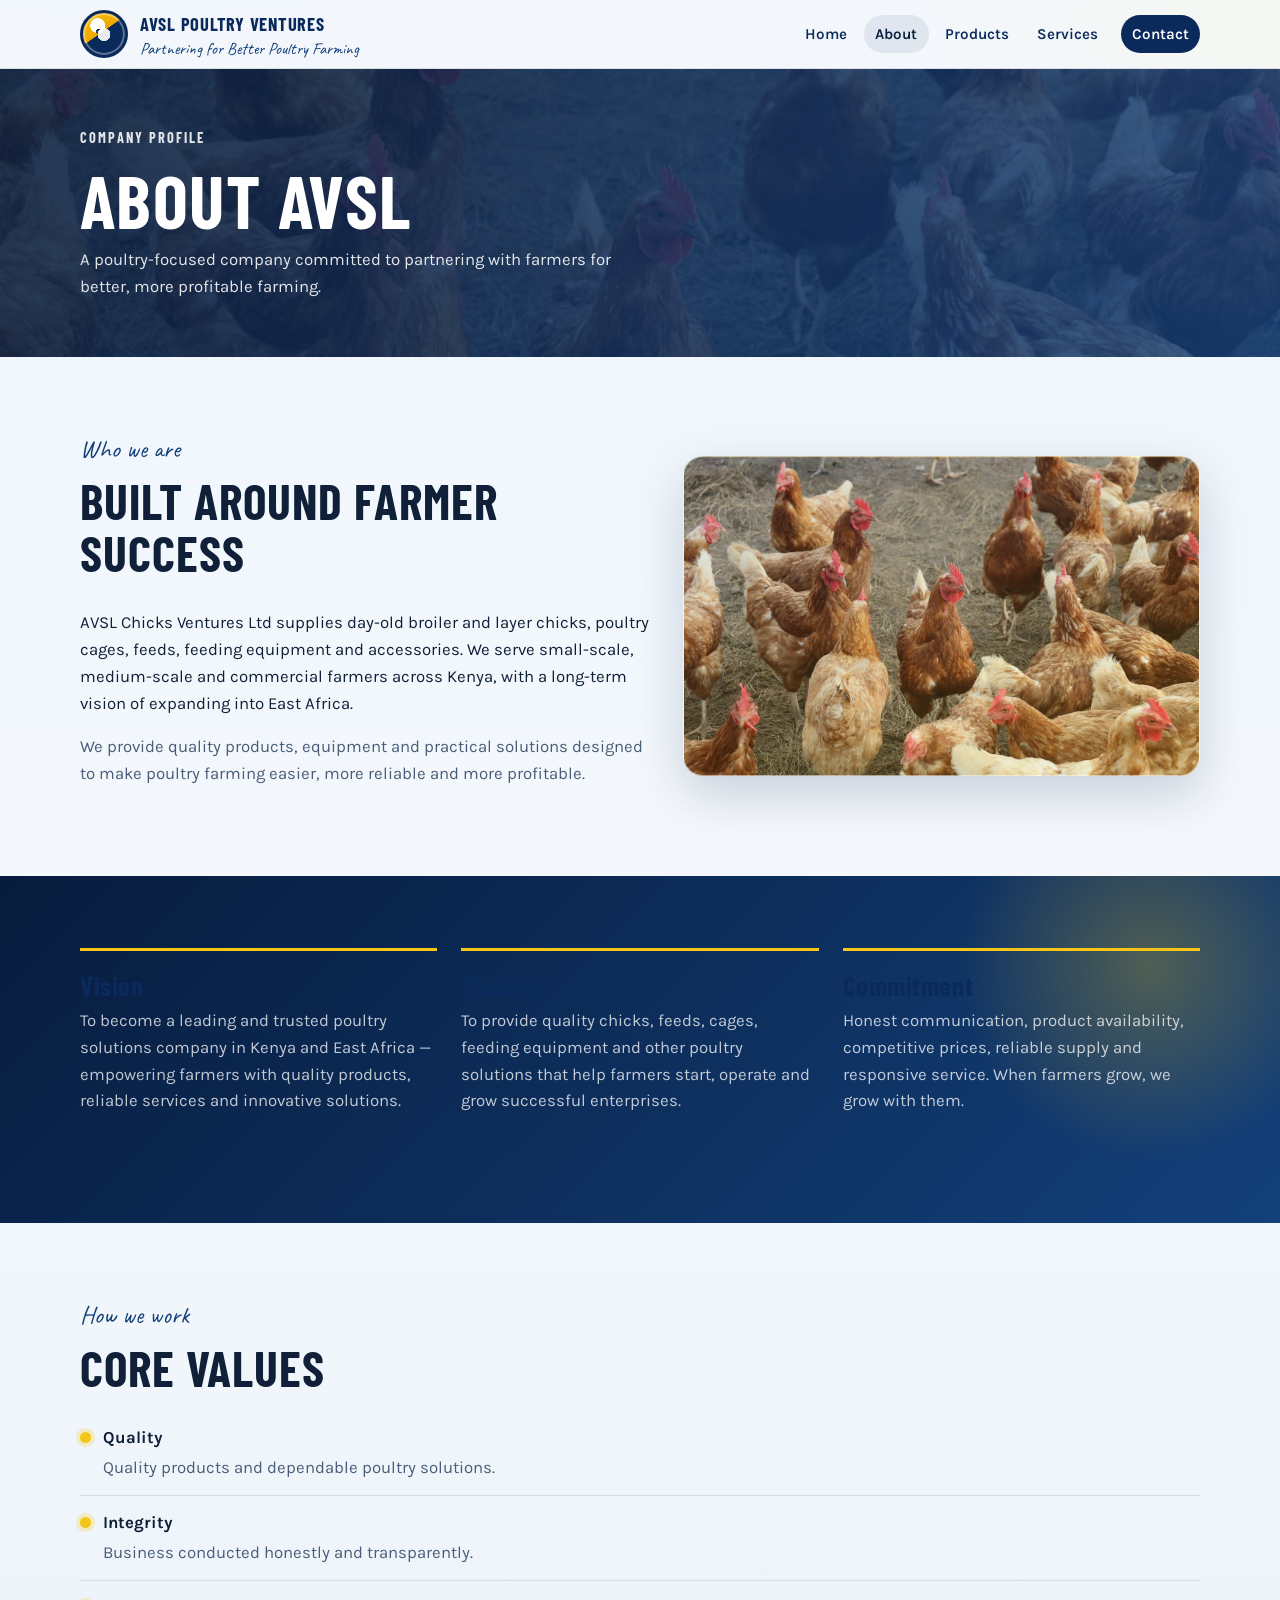
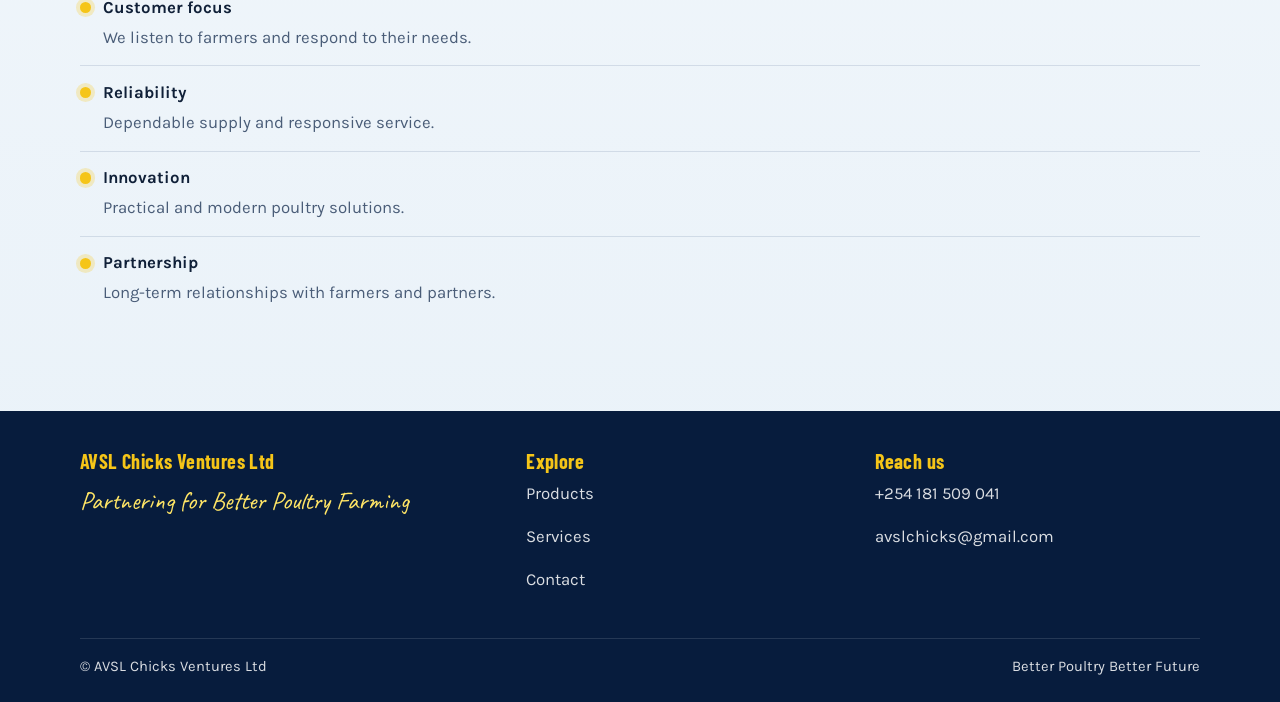
==== about.html @ c2dc0918 "Add AVSL Poultry Ventures website draft for client preview. Co-authored-by: Cursor <cursoragent@curs" ====
<!DOCTYPE html>
<html lang="en">
<head>
  <meta charset="UTF-8" />
  <meta name="viewport" content="width=device-width, initial-scale=1" />
  <title>About | AVSL Poultry Ventures</title>
  <meta name="description" content="About AVSL Chicks Ventures Ltd — vision, mission, values and commitment to poultry farmers in Kenya and East Africa." />
  <link rel="preconnect" href="https://fonts.googleapis.com" />
  <link rel="preconnect" href="https://fonts.gstatic.com" crossorigin />
  <link href="https://fonts.googleapis.com/css2?family=Barlow+Condensed:wght@600;700&family=Caveat:wght@600;700&family=Karla:wght@400;600;700&display=swap" rel="stylesheet" />
  <link rel="stylesheet" href="css/styles.css" />
</head>
<body>
  <header class="site-header">
    <div class="wrap nav-row">
      <a class="brand" href="index.html">
        <span class="brand-mark" aria-hidden="true"></span>
        <span class="brand-text">
          <strong>AVSL Poultry Ventures</strong>
          <span>Partnering for Better Poultry Farming</span>
        </span>
      </a>
      <button class="menu-btn" type="button" aria-expanded="false" aria-controls="site-nav">Menu</button>
      <nav class="nav" id="site-nav">
        <a href="index.html">Home</a>
        <a href="about.html">About</a>
        <a href="products.html">Products</a>
        <a href="services.html">Services</a>
        <a class="nav-cta" href="contact.html">Contact</a>
      </nav>
    </div>
  </header>

  <main>
    <section class="page-hero">
      <div class="wrap">
        <p class="eyebrow">Company profile</p>
        <h1>About AVSL</h1>
        <p>A poultry-focused company committed to partnering with farmers for better, more profitable farming.</p>
      </div>
    </section>

    <section class="section">
      <div class="wrap split reveal">
        <div>
          <div class="section-head">
            <p class="script">Who we are</p>
            <h2>Built around farmer success</h2>
          </div>
          <p>AVSL Chicks Ventures Ltd supplies day-old broiler and layer chicks, poultry cages, feeds, feeding equipment and accessories. We serve small-scale, medium-scale and commercial farmers across Kenya, with a long-term vision of expanding into East Africa.</p>
          <p class="muted">We provide quality products, equipment and practical solutions designed to make poultry farming easier, more reliable and more profitable.</p>
        </div>
        <div class="visual-panel farm" role="img" aria-label="AVSL brand visual"></div>
      </div>
    </section>

    <section class="section band">
      <div class="wrap reveal">
        <div class="values">
          <div class="value">
            <h3>Vision</h3>
            <p class="muted">To become a leading and trusted poultry solutions company in Kenya and East Africa — empowering farmers with quality products, reliable services and innovative solutions.</p>
          </div>
          <div class="value">
            <h3>Mission</h3>
            <p class="muted">To provide quality chicks, feeds, cages, feeding equipment and other poultry solutions that help farmers start, operate and grow successful enterprises.</p>
          </div>
          <div class="value">
            <h3>Commitment</h3>
            <p class="muted">Honest communication, product availability, competitive prices, reliable supply and responsive service. When farmers grow, we grow with them.</p>
          </div>
        </div>
      </div>
    </section>

    <section class="section">
      <div class="wrap reveal">
        <div class="section-head">
          <p class="script">How we work</p>
          <h2>Core values</h2>
        </div>
        <ul class="list-clean">
          <li><span class="bullet"></span><div><strong>Quality</strong><p class="muted" style="margin:.2rem 0 0">Quality products and dependable poultry solutions.</p></div></li>
          <li><span class="bullet"></span><div><strong>Integrity</strong><p class="muted" style="margin:.2rem 0 0">Business conducted honestly and transparently.</p></div></li>
          <li><span class="bullet"></span><div><strong>Customer focus</strong><p class="muted" style="margin:.2rem 0 0">We listen to farmers and respond to their needs.</p></div></li>
          <li><span class="bullet"></span><div><strong>Reliability</strong><p class="muted" style="margin:.2rem 0 0">Dependable supply and responsive service.</p></div></li>
          <li><span class="bullet"></span><div><strong>Innovation</strong><p class="muted" style="margin:.2rem 0 0">Practical and modern poultry solutions.</p></div></li>
          <li><span class="bullet"></span><div><strong>Partnership</strong><p class="muted" style="margin:.2rem 0 0">Long-term relationships with farmers and partners.</p></div></li>
        </ul>
      </div>
    </section>
  </main>

  <footer class="site-footer">
    <div class="wrap">
      <div class="footer-grid">
        <div>
          <h3>AVSL Chicks Ventures Ltd</h3>
          <p class="footer-script">Partnering for Better Poultry Farming</p>
        </div>
        <div>
          <h3>Explore</h3>
          <p><a href="products.html">Products</a></p>
          <p><a href="services.html">Services</a></p>
          <p><a href="contact.html">Contact</a></p>
        </div>
        <div>
          <h3>Reach us</h3>
          <p><a href="tel:+254181509041">+254 181 509 041</a></p>
          <p><a href="mailto:avslchicks@gmail.com">avslchicks@gmail.com</a></p>
        </div>
      </div>
      <div class="footer-bottom">
        <span>© AVSL Chicks Ventures Ltd</span>
        <span>Better Poultry Better Future</span>
      </div>
    </div>
  </footer>
  <script src="js/main.js"></script>
</body>
</html>
---- css/styles.css ----
:root {
  --navy: #0b2a5c;
  --navy-deep: #071c3d;
  --navy-mid: #13407a;
  --yellow: #f5c518;
  --yellow-soft: #ffe566;
  --sky: #d7ecfb;
  --ink: #102038;
  --mute: #4a5d78;
  --paper: #f4f8fc;
  --white: #ffffff;
  --line: rgba(11, 42, 92, 0.12);
  --shadow: 0 18px 50px rgba(7, 28, 61, 0.18);
  --radius: 1.25rem;
  --font-display: "Barlow Condensed", "Arial Narrow", sans-serif;
  --font-body: "Karla", "Segoe UI", sans-serif;
  --font-script: "Caveat", cursive;
  --max: 1120px;
}

*,
*::before,
*::after {
  box-sizing: border-box;
}

html {
  scroll-behavior: smooth;
}

body {
  margin: 0;
  color: var(--ink);
  background:
    radial-gradient(1200px 600px at 10% -10%, #cfe8fb 0%, transparent 55%),
    radial-gradient(900px 500px at 100% 0%, #fff3b0 0%, transparent 45%),
    linear-gradient(180deg, #eef6fc 0%, var(--paper) 40%, #e8f1f8 100%);
  font-family: var(--font-body);
  font-size: 1.05rem;
  line-height: 1.6;
  min-height: 100vh;
}

img {
  max-width: 100%;
  display: block;
}

a {
  color: inherit;
  text-decoration: none;
}

h1, h2, h3, h4 {
  font-family: var(--font-display);
  line-height: 1.05;
  letter-spacing: 0.02em;
  margin: 0 0 0.55rem;
}

h1 { font-size: clamp(2.6rem, 7vw, 4.6rem); font-weight: 700; text-transform: uppercase; }
h2 { font-size: clamp(2rem, 4.5vw, 3.1rem); font-weight: 700; text-transform: uppercase; }
h3 { font-size: clamp(1.35rem, 2.5vw, 1.7rem); font-weight: 650; }

p { margin: 0 0 1rem; }

.wrap {
  width: min(100% - 2rem, var(--max));
  margin-inline: auto;
}

/* Header */
.site-header {
  position: sticky;
  top: 0;
  z-index: 40;
  backdrop-filter: blur(14px);
  background: rgba(244, 248, 252, 0.88);
  border-bottom: 1px solid var(--line);
}

.nav-row {
  display: flex;
  align-items: center;
  justify-content: space-between;
  gap: 1rem;
  min-height: 4.25rem;
}

.brand {
  display: flex;
  align-items: center;
  gap: 0.75rem;
  min-width: 0;
}

.brand-mark {
  width: 3rem;
  height: 3rem;
  border-radius: 50%;
  background:
    radial-gradient(circle at 35% 30%, #fff 0 18%, transparent 19%),
    linear-gradient(145deg, var(--yellow) 0%, #f0a800 45%, var(--navy) 46%);
  border: 3px solid var(--navy);
  flex-shrink: 0;
  box-shadow: inset 0 0 0 2px rgba(255, 255, 255, 0.35);
  position: relative;
}

.brand-mark::after {
  content: "";
  position: absolute;
  inset: 22% 20% 28%;
  background: radial-gradient(circle at 50% 60%, #fff 0 35%, transparent 36%),
    radial-gradient(circle at 30% 45%, var(--navy) 0 12%, transparent 13%),
    radial-gradient(circle at 70% 45%, var(--navy) 0 12%, transparent 13%);
  opacity: 0.9;
}

.brand-text {
  display: grid;
  gap: 0.05rem;
}

.brand-text strong {
  font-family: var(--font-display);
  font-size: 1.15rem;
  letter-spacing: 0.04em;
  text-transform: uppercase;
  color: var(--navy);
}

.brand-text span {
  font-family: var(--font-script);
  font-size: 1.05rem;
  color: var(--navy-mid);
  line-height: 1;
}

.nav {
  display: flex;
  align-items: center;
  gap: 0.35rem;
}

.nav a {
  padding: 0.45rem 0.7rem;
  border-radius: 999px;
  color: var(--navy);
  font-weight: 600;
  font-size: 0.95rem;
}

.nav a:hover,
.nav a[aria-current="page"] {
  background: rgba(11, 42, 92, 0.08);
}

.nav a[aria-current="page"] {
  color: var(--navy-deep);
}

.nav-cta {
  background: var(--navy) !important;
  color: var(--white) !important;
  margin-left: 0.35rem;
}

.nav-cta:hover {
  background: var(--navy-mid) !important;
}

.menu-btn {
  display: none;
  border: 1px solid var(--line);
  background: var(--white);
  color: var(--navy);
  border-radius: 0.7rem;
  padding: 0.55rem 0.75rem;
  font-weight: 700;
  cursor: pointer;
}

/* Buttons */
.btn {
  display: inline-flex;
  align-items: center;
  justify-content: center;
  gap: 0.45rem;
  padding: 0.85rem 1.25rem;
  border-radius: 999px;
  border: 2px solid transparent;
  font-weight: 700;
  font-family: var(--font-body);
  cursor: pointer;
  transition: transform 0.2s ease, background 0.2s ease, color 0.2s ease;
}

.btn:hover { transform: translateY(-2px); }

.btn-primary {
  background: var(--yellow);
  color: var(--navy-deep);
  border-color: var(--yellow);
}

.btn-primary:hover { background: var(--yellow-soft); }

.btn-secondary {
  background: var(--navy);
  color: var(--white);
  border-color: var(--navy);
}

.btn-ghost {
  background: transparent;
  color: var(--navy);
  border-color: rgba(11, 42, 92, 0.25);
}

.btn-row {
  display: flex;
  flex-wrap: wrap;
  gap: 0.75rem;
}

/* Hero */
.hero {
  position: relative;
  min-height: calc(100vh - 4.25rem);
  display: grid;
  align-items: end;
  overflow: hidden;
  color: var(--white);
  isolation: isolate;
}

.hero-media {
  position: absolute;
  inset: 0;
  z-index: -2;
  background:
    linear-gradient(180deg, rgba(7, 28, 61, 0.35) 0%, rgba(7, 28, 61, 0.78) 55%, rgba(7, 28, 61, 0.92) 100%),
    url("../assets/hero.jpg") center 40% / cover no-repeat;
  transform: scale(1.04);
  animation: heroDrift 18s ease-in-out infinite alternate;
}

.hero::after {
  content: "";
  position: absolute;
  inset: auto 0 0;
  height: 140px;
  background: linear-gradient(180deg, transparent, var(--paper));
  z-index: -1;
}

.hero-inner {
  width: min(100% - 2rem, var(--max));
  margin: 0 auto 4.5rem;
  max-width: 42rem;
  animation: riseIn 0.9s ease both;
}

.eyebrow {
  display: inline-block;
  font-family: var(--font-display);
  letter-spacing: 0.14em;
  text-transform: uppercase;
  font-size: 0.9rem;
  font-weight: 700;
  color: var(--yellow);
  margin-bottom: 0.75rem;
}

.hero h1 {
  color: var(--white);
  margin-bottom: 0.35rem;
}

.hero-script {
  font-family: var(--font-script);
  font-size: clamp(1.6rem, 3.5vw, 2.3rem);
  color: var(--yellow-soft);
  margin-bottom: 0.85rem;
}

.hero p {
  color: rgba(255, 255, 255, 0.88);
  max-width: 34rem;
  font-size: 1.08rem;
}

/* Sections */
.section {
  padding: 4.5rem 0;
}

.section-head {
  max-width: 40rem;
  margin-bottom: 2rem;
}

.section-head .script {
  font-family: var(--font-script);
  color: var(--navy-mid);
  font-size: 1.55rem;
  margin-bottom: 0.35rem;
}

.muted { color: var(--mute); }

.band {
  background: linear-gradient(135deg, var(--navy-deep), var(--navy-mid));
  color: var(--white);
  position: relative;
  overflow: hidden;
}

.band::before {
  content: "";
  position: absolute;
  width: 420px;
  height: 420px;
  border-radius: 50%;
  background: radial-gradient(circle, rgba(245, 197, 24, 0.28), transparent 65%);
  top: -120px;
  right: -80px;
}

.band .wrap { position: relative; }

.band h2, .band p { color: var(--white); }
.band .muted { color: rgba(255, 255, 255, 0.75); }

/* Product / service lists — not card-heavy */
.split {
  display: grid;
  grid-template-columns: 1.05fr 0.95fr;
  gap: 2rem;
  align-items: center;
}

.split.reverse { direction: rtl; }
.split.reverse > * { direction: ltr; }

.visual-panel {
  min-height: 320px;
  border-radius: var(--radius);
  background:
    linear-gradient(160deg, rgba(11, 42, 92, 0.15), rgba(245, 197, 24, 0.18)),
    url("../assets/chicks.jpg") center / cover no-repeat;
  box-shadow: var(--shadow);
  border: 1px solid rgba(255, 255, 255, 0.5);
}

.visual-panel.farm {
  background-image:
    linear-gradient(160deg, rgba(11, 42, 92, 0.15), rgba(245, 197, 24, 0.18)),
    url("../assets/farm.jpg");
  background-size: cover;
  background-position: center;
}

.visual-panel.eggs {
  background-image:
    linear-gradient(160deg, rgba(11, 42, 92, 0.15), rgba(245, 197, 24, 0.18)),
    url("../assets/eggs.jpg");
  background-size: cover;
  background-position: center;
}

.visual-panel.equipment {
  background-image:
    linear-gradient(160deg, rgba(11, 42, 92, 0.15), rgba(245, 197, 24, 0.18)),
    url("../assets/equipment.jpg");
  background-size: cover;
  background-position: center;
}

.list-clean {
  list-style: none;
  padding: 0;
  margin: 1rem 0 0;
  display: grid;
  gap: 0.85rem;
}

.list-clean li {
  display: grid;
  grid-template-columns: auto 1fr;
  gap: 0.75rem;
  align-items: start;
  padding-bottom: 0.85rem;
  border-bottom: 1px solid var(--line);
}

.list-clean li:last-child { border-bottom: 0; padding-bottom: 0; }

.bullet {
  width: 0.7rem;
  height: 0.7rem;
  margin-top: 0.45rem;
  border-radius: 50%;
  background: var(--yellow);
  box-shadow: 0 0 0 4px rgba(245, 197, 24, 0.25);
}

.pill-row {
  display: flex;
  flex-wrap: wrap;
  gap: 0.55rem;
  margin-top: 1rem;
}

.pill {
  padding: 0.4rem 0.8rem;
  border-radius: 999px;
  background: rgba(11, 42, 92, 0.08);
  color: var(--navy);
  font-weight: 700;
  font-size: 0.88rem;
}

.pill.yellow {
  background: var(--yellow);
  color: var(--navy-deep);
}

/* Values / why — minimal separators, not card grid in hero sense */
.values {
  display: grid;
  grid-template-columns: repeat(3, 1fr);
  gap: 1.5rem;
}

.value {
  padding: 1.25rem 0;
  border-top: 3px solid var(--yellow);
}

.value h3 { color: var(--navy); }

.catalog {
  display: grid;
  gap: 0;
}

.catalog-item {
  display: grid;
  grid-template-columns: 180px 1fr;
  gap: 1.25rem;
  align-items: center;
  padding: 1.35rem 0;
  border-bottom: 1px solid var(--line);
}

.catalog-item:first-child { border-top: 1px solid var(--line); }

.catalog-thumb {
  height: 110px;
  border-radius: 1rem;
  background:
    linear-gradient(135deg, rgba(11, 42, 92, 0.25), rgba(245, 197, 24, 0.2)),
    url("../assets/chicks.jpg") center / cover no-repeat;
}

.catalog-thumb.t2 {
  background-image:
    linear-gradient(135deg, rgba(11, 42, 92, 0.25), rgba(245, 197, 24, 0.2)),
    url("../assets/eggs.jpg");
  background-size: cover;
  background-position: center;
}

.catalog-thumb.t3 {
  background-image:
    linear-gradient(135deg, rgba(11, 42, 92, 0.25), rgba(245, 197, 24, 0.2)),
    url("../assets/farm.jpg");
  background-size: cover;
  background-position: center;
}

.catalog-thumb.t4 {
  background-image:
    linear-gradient(135deg, rgba(11, 42, 92, 0.25), rgba(245, 197, 24, 0.2)),
    url("../assets/equipment.jpg");
  background-size: cover;
  background-position: center;
}

/* Contact form as interactive surface */
.contact-grid {
  display: grid;
  grid-template-columns: 1fr 1.1fr;
  gap: 2rem;
  align-items: start;
}

.contact-panel {
  background: var(--white);
  border: 1px solid var(--line);
  border-radius: var(--radius);
  padding: 1.5rem;
  box-shadow: var(--shadow);
}

.contact-links {
  display: grid;
  gap: 0.85rem;
  margin-top: 1.25rem;
}

.contact-links a {
  display: flex;
  align-items: center;
  gap: 0.75rem;
  padding: 0.85rem 1rem;
  border-radius: 0.9rem;
  background: rgba(11, 42, 92, 0.05);
  font-weight: 700;
  color: var(--navy);
}

.contact-links a:hover {
  background: rgba(245, 197, 24, 0.25);
}

.form {
  display: grid;
  gap: 0.85rem;
}

label {
  display: grid;
  gap: 0.35rem;
  font-weight: 700;
  color: var(--navy);
  font-size: 0.92rem;
}

input,
textarea,
select {
  width: 100%;
  border: 1px solid var(--line);
  border-radius: 0.8rem;
  padding: 0.8rem 0.9rem;
  font: inherit;
  background: #fbfdff;
  color: var(--ink);
}

input:focus,
textarea:focus,
select:focus {
  outline: 2px solid rgba(245, 197, 24, 0.7);
  border-color: var(--yellow);
}

textarea { min-height: 140px; resize: vertical; }

.form-note {
  font-size: 0.9rem;
  color: var(--mute);
  margin: 0;
}

/* Footer */
.site-footer {
  background: var(--navy-deep);
  color: rgba(255, 255, 255, 0.85);
  padding: 2.5rem 0 1.5rem;
  margin-top: 2rem;
}

.footer-grid {
  display: grid;
  grid-template-columns: 1.3fr 1fr 1fr;
  gap: 1.5rem;
  margin-bottom: 1.75rem;
}

.site-footer h3 {
  color: var(--yellow);
  font-size: 1.25rem;
}

.site-footer a:hover { color: var(--yellow); }

.footer-script {
  font-family: var(--font-script);
  font-size: 1.6rem;
  color: var(--yellow-soft);
}

.footer-bottom {
  border-top: 1px solid rgba(255, 255, 255, 0.12);
  padding-top: 1rem;
  display: flex;
  justify-content: space-between;
  gap: 1rem;
  flex-wrap: wrap;
  font-size: 0.92rem;
}

/* Page title strip */
.page-hero {
  padding: 3.5rem 0 2.5rem;
  background:
    linear-gradient(120deg, rgba(7, 28, 61, 0.88), rgba(19, 64, 122, 0.82)),
    url("../assets/farm.jpg") center 35% / cover no-repeat;
  color: var(--white);
}

.page-hero h1 { color: var(--white); }
.page-hero p { color: rgba(255, 255, 255, 0.88); max-width: 36rem; }

/* Reveal motion */
.reveal {
  opacity: 0;
  transform: translateY(18px);
  transition: opacity 0.7s ease, transform 0.7s ease;
}

.reveal.in {
  opacity: 1;
  transform: none;
}

@keyframes riseIn {
  from { opacity: 0; transform: translateY(24px); }
  to { opacity: 1; transform: none; }
}

@keyframes heroDrift {
  from { transform: scale(1.04) translateY(0); }
  to { transform: scale(1.1) translateY(-1.5%); }
}

/* Mobile */
@media (max-width: 860px) {
  .menu-btn { display: inline-flex; }

  .nav {
    display: none;
    position: absolute;
    top: calc(100% + 1px);
    left: 0;
    right: 0;
    flex-direction: column;
    align-items: stretch;
    padding: 0.75rem 1rem 1rem;
    background: rgba(244, 248, 252, 0.98);
    border-bottom: 1px solid var(--line);
  }

  .nav.open { display: flex; }

  .nav a { padding: 0.75rem 0.9rem; }

  .nav-cta { margin-left: 0; text-align: center; }

  .split,
  .split.reverse,
  .values,
  .contact-grid,
  .footer-grid,
  .catalog-item {
    grid-template-columns: 1fr;
    direction: ltr;
  }

  .hero-inner { margin-bottom: 3rem; }

  .catalog-thumb { height: 160px; }
}

@media (prefers-reduced-motion: reduce) {
  *, *::before, *::after {
    animation: none !important;
    transition: none !important;
  }
}
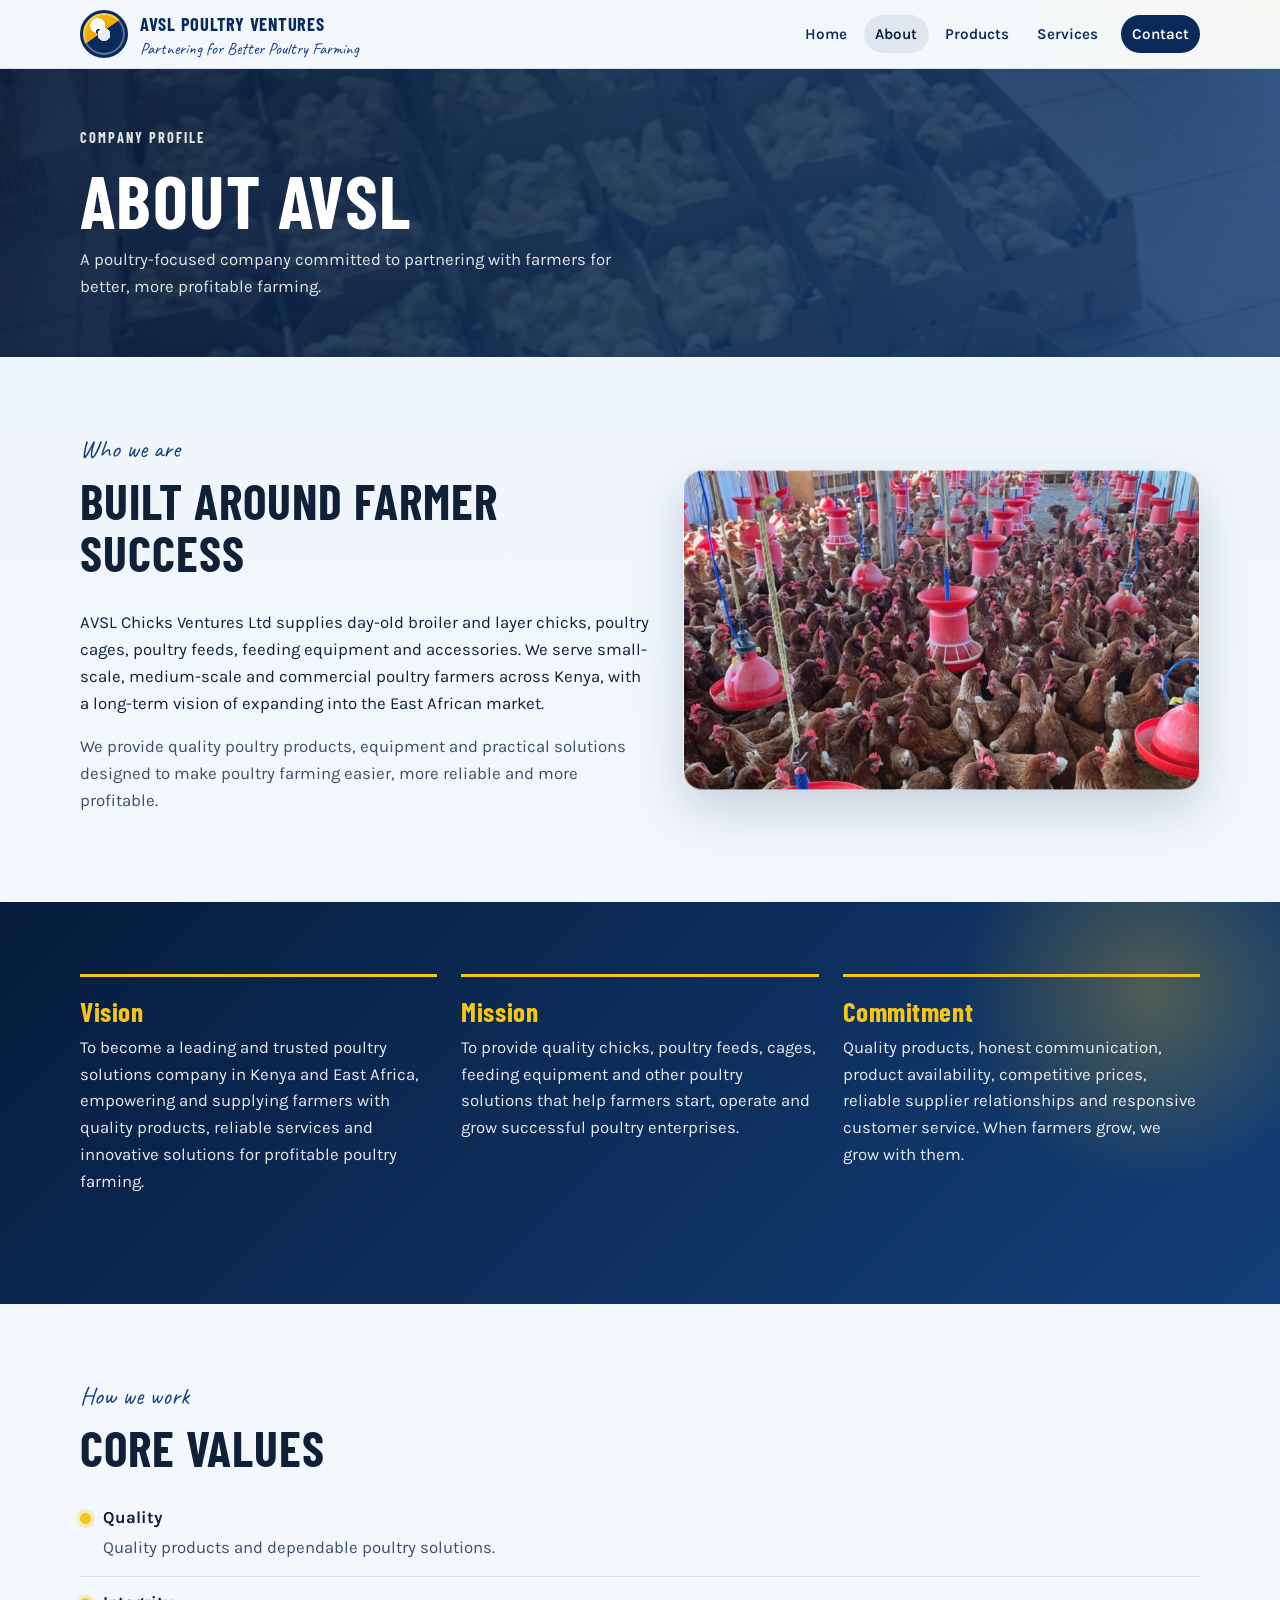
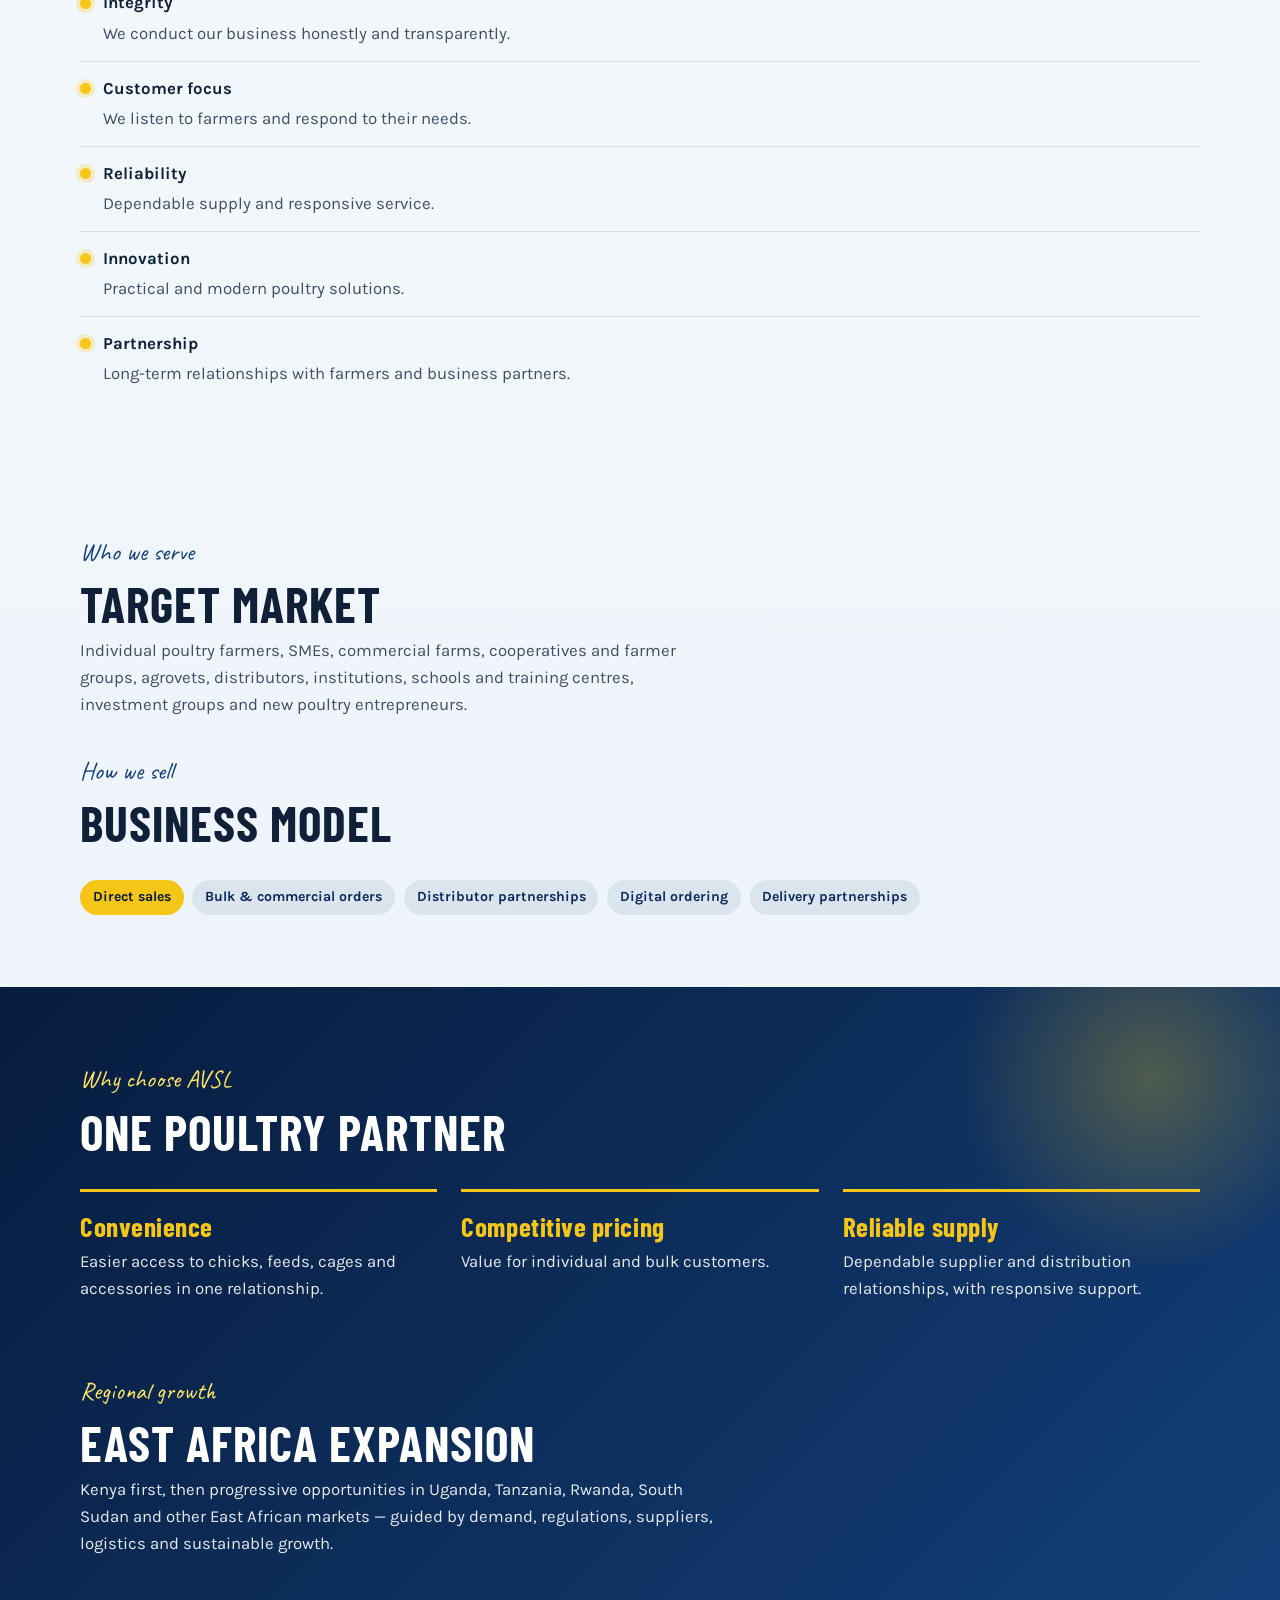
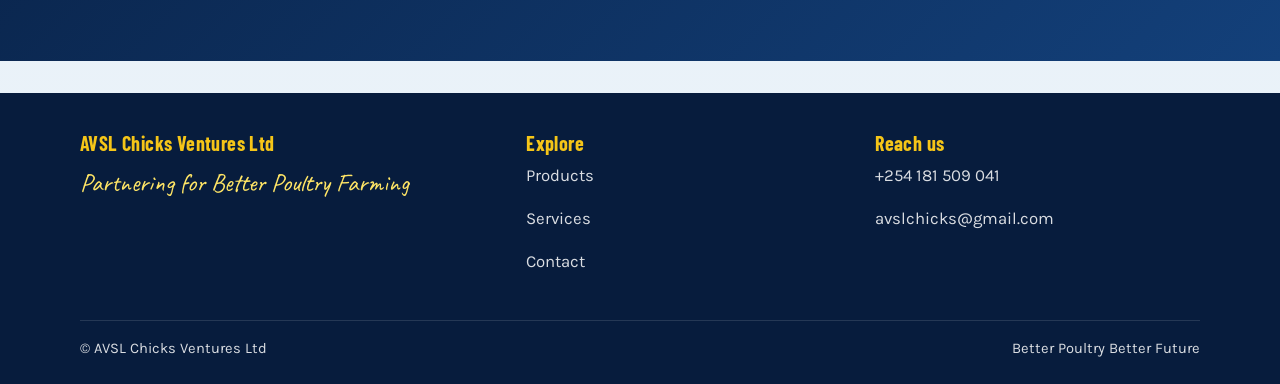
==== commit 2fb64ed2: "Add ISA Brown flock photos by age and fill profile gaps. Co-authored-by: Cursor <cursoragent@cursor." ====
--- a/about.html
+++ b/about.html
@@ -4,7 +4,7 @@
   <meta charset="UTF-8" />
   <meta name="viewport" content="width=device-width, initial-scale=1" />
   <title>About | AVSL Poultry Ventures</title>
-  <meta name="description" content="About AVSL Chicks Ventures Ltd — vision, mission, values and commitment to poultry farmers in Kenya and East Africa." />
+  <meta name="description" content="About AVSL Chicks Ventures Ltd — vision, mission, values, who we serve and our East Africa growth plan." />
   <link rel="preconnect" href="https://fonts.googleapis.com" />
   <link rel="preconnect" href="https://fonts.gstatic.com" crossorigin />
   <link href="https://fonts.googleapis.com/css2?family=Barlow+Condensed:wght@600;700&family=Caveat:wght@600;700&family=Karla:wght@400;600;700&display=swap" rel="stylesheet" />
@@ -47,10 +47,10 @@
             <p class="script">Who we are</p>
             <h2>Built around farmer success</h2>
           </div>
-          <p>AVSL Chicks Ventures Ltd supplies day-old broiler and layer chicks, poultry cages, feeds, feeding equipment and accessories. We serve small-scale, medium-scale and commercial farmers across Kenya, with a long-term vision of expanding into East Africa.</p>
-          <p class="muted">We provide quality products, equipment and practical solutions designed to make poultry farming easier, more reliable and more profitable.</p>
+          <p>AVSL Chicks Ventures Ltd supplies day-old broiler and layer chicks, poultry cages, poultry feeds, feeding equipment and accessories. We serve small-scale, medium-scale and commercial poultry farmers across Kenya, with a long-term vision of expanding into the East African market.</p>
+          <p class="muted">We provide quality poultry products, equipment and practical solutions designed to make poultry farming easier, more reliable and more profitable.</p>
         </div>
-        <div class="visual-panel farm" role="img" aria-label="AVSL brand visual"></div>
+        <div class="visual-panel eggs" role="img" aria-label="ISA Brown layer hen"></div>
       </div>
     </section>
 
@@ -59,15 +59,15 @@
         <div class="values">
           <div class="value">
             <h3>Vision</h3>
-            <p class="muted">To become a leading and trusted poultry solutions company in Kenya and East Africa — empowering farmers with quality products, reliable services and innovative solutions.</p>
+            <p class="muted">To become a leading and trusted poultry solutions company in Kenya and East Africa, empowering and supplying farmers with quality products, reliable services and innovative solutions for profitable poultry farming.</p>
           </div>
           <div class="value">
             <h3>Mission</h3>
-            <p class="muted">To provide quality chicks, feeds, cages, feeding equipment and other poultry solutions that help farmers start, operate and grow successful enterprises.</p>
+            <p class="muted">To provide quality chicks, poultry feeds, cages, feeding equipment and other poultry solutions that help farmers start, operate and grow successful poultry enterprises.</p>
           </div>
           <div class="value">
             <h3>Commitment</h3>
-            <p class="muted">Honest communication, product availability, competitive prices, reliable supply and responsive service. When farmers grow, we grow with them.</p>
+            <p class="muted">Quality products, honest communication, product availability, competitive prices, reliable supplier relationships and responsive customer service. When farmers grow, we grow with them.</p>
           </div>
         </div>
       </div>
@@ -81,12 +81,61 @@
         </div>
         <ul class="list-clean">
           <li><span class="bullet"></span><div><strong>Quality</strong><p class="muted" style="margin:.2rem 0 0">Quality products and dependable poultry solutions.</p></div></li>
-          <li><span class="bullet"></span><div><strong>Integrity</strong><p class="muted" style="margin:.2rem 0 0">Business conducted honestly and transparently.</p></div></li>
+          <li><span class="bullet"></span><div><strong>Integrity</strong><p class="muted" style="margin:.2rem 0 0">We conduct our business honestly and transparently.</p></div></li>
           <li><span class="bullet"></span><div><strong>Customer focus</strong><p class="muted" style="margin:.2rem 0 0">We listen to farmers and respond to their needs.</p></div></li>
           <li><span class="bullet"></span><div><strong>Reliability</strong><p class="muted" style="margin:.2rem 0 0">Dependable supply and responsive service.</p></div></li>
           <li><span class="bullet"></span><div><strong>Innovation</strong><p class="muted" style="margin:.2rem 0 0">Practical and modern poultry solutions.</p></div></li>
-          <li><span class="bullet"></span><div><strong>Partnership</strong><p class="muted" style="margin:.2rem 0 0">Long-term relationships with farmers and partners.</p></div></li>
+          <li><span class="bullet"></span><div><strong>Partnership</strong><p class="muted" style="margin:.2rem 0 0">Long-term relationships with farmers and business partners.</p></div></li>
         </ul>
+      </div>
+    </section>
+
+    <section class="section">
+      <div class="wrap reveal">
+        <div class="section-head">
+          <p class="script">Who we serve</p>
+          <h2>Target market</h2>
+          <p class="muted">Individual poultry farmers, SMEs, commercial farms, cooperatives and farmer groups, agrovets, distributors, institutions, schools and training centres, investment groups and new poultry entrepreneurs.</p>
+        </div>
+        <div class="section-head" style="margin-top:1.5rem">
+          <p class="script">How we sell</p>
+          <h2>Business model</h2>
+        </div>
+        <div class="pill-row">
+          <span class="pill yellow">Direct sales</span>
+          <span class="pill">Bulk &amp; commercial orders</span>
+          <span class="pill">Distributor partnerships</span>
+          <span class="pill">Digital ordering</span>
+          <span class="pill">Delivery partnerships</span>
+        </div>
+      </div>
+    </section>
+
+    <section class="section band">
+      <div class="wrap reveal">
+        <div class="section-head">
+          <p class="script">Why choose AVSL</p>
+          <h2>One poultry partner</h2>
+        </div>
+        <div class="values">
+          <div class="value">
+            <h3>Convenience</h3>
+            <p class="muted">Easier access to chicks, feeds, cages and accessories in one relationship.</p>
+          </div>
+          <div class="value">
+            <h3>Competitive pricing</h3>
+            <p class="muted">Value for individual and bulk customers.</p>
+          </div>
+          <div class="value">
+            <h3>Reliable supply</h3>
+            <p class="muted">Dependable supplier and distribution relationships, with responsive support.</p>
+          </div>
+        </div>
+        <div class="section-head" style="margin-top:2rem">
+          <p class="script">Regional growth</p>
+          <h2>East Africa expansion</h2>
+          <p class="muted">Kenya first, then progressive opportunities in Uganda, Tanzania, Rwanda, South Sudan and other East African markets — guided by demand, regulations, suppliers, logistics and sustainable growth.</p>
+        </div>
       </div>
     </section>
   </main>
--- a/css/styles.css
+++ b/css/styles.css
@@ -241,7 +241,7 @@
   z-index: -2;
   background:
     linear-gradient(180deg, rgba(7, 28, 61, 0.35) 0%, rgba(7, 28, 61, 0.78) 55%, rgba(7, 28, 61, 0.92) 100%),
-    url("../assets/hero.jpg") center 40% / cover no-repeat;
+    url("../assets/chicks-hatchery.jpg") center 45% / cover no-repeat;
   transform: scale(1.04);
   animation: heroDrift 18s ease-in-out infinite alternate;
 }
@@ -308,7 +308,7 @@
   margin-bottom: 0.35rem;
 }
 
-.muted { color: var(--mute); }
+.muted { color: #3d4f66; }
 
 .band {
   background: linear-gradient(135deg, var(--navy-deep), var(--navy-mid));
@@ -330,8 +330,35 @@
 
 .band .wrap { position: relative; }
 
-.band h2, .band p { color: var(--white); }
-.band .muted { color: rgba(255, 255, 255, 0.75); }
+.band h2,
+.band h3,
+.band p {
+  color: var(--white);
+}
+
+.band .muted {
+  color: rgba(255, 255, 255, 0.9);
+}
+
+.band .value h3 {
+  color: var(--yellow);
+}
+
+.band .script {
+  color: var(--yellow-soft);
+}
+
+.band .catalog-item {
+  border-bottom-color: rgba(255, 255, 255, 0.2);
+}
+
+.band .catalog-item:first-child {
+  border-top-color: rgba(255, 255, 255, 0.2);
+}
+
+.band strong {
+  color: var(--white);
+}
 
 /* Product / service lists — not card-heavy */
 .split {
@@ -348,32 +375,40 @@
   min-height: 320px;
   border-radius: var(--radius);
   background:
-    linear-gradient(160deg, rgba(11, 42, 92, 0.15), rgba(245, 197, 24, 0.18)),
-    url("../assets/chicks.jpg") center / cover no-repeat;
+    linear-gradient(160deg, rgba(11, 42, 92, 0.12), rgba(245, 197, 24, 0.12)),
+    url("../assets/chicks-close.jpg") center / cover no-repeat;
   box-shadow: var(--shadow);
   border: 1px solid rgba(255, 255, 255, 0.5);
 }
 
 .visual-panel.farm {
   background-image:
-    linear-gradient(160deg, rgba(11, 42, 92, 0.15), rgba(245, 197, 24, 0.18)),
-    url("../assets/farm.jpg");
+    linear-gradient(160deg, rgba(11, 42, 92, 0.1), rgba(245, 197, 24, 0.1)),
+    url("../assets/cage-h-type.jpg");
   background-size: cover;
   background-position: center;
 }
 
 .visual-panel.eggs {
   background-image:
-    linear-gradient(160deg, rgba(11, 42, 92, 0.15), rgba(245, 197, 24, 0.18)),
-    url("../assets/eggs.jpg");
+    linear-gradient(160deg, rgba(11, 42, 92, 0.08), rgba(245, 197, 24, 0.08)),
+    url("../assets/isa-brown-hen.jpg");
+  background-size: cover;
+  background-position: center 30%;
+}
+
+.visual-panel.equipment {
+  background-image:
+    linear-gradient(160deg, rgba(11, 42, 92, 0.1), rgba(245, 197, 24, 0.1)),
+    url("../assets/equipment-drinkers.jpg");
   background-size: cover;
   background-position: center;
 }
 
-.visual-panel.equipment {
+.visual-panel.cage-a {
   background-image:
-    linear-gradient(160deg, rgba(11, 42, 92, 0.15), rgba(245, 197, 24, 0.18)),
-    url("../assets/equipment.jpg");
+    linear-gradient(160deg, rgba(11, 42, 92, 0.08), rgba(245, 197, 24, 0.08)),
+    url("../assets/cage-a-type.jpg");
   background-size: cover;
   background-position: center;
 }
@@ -441,6 +476,8 @@
 
 .value h3 { color: var(--navy); }
 
+.band .value h3 { color: var(--yellow); }
+
 .catalog {
   display: grid;
   gap: 0;
@@ -460,33 +497,87 @@
 .catalog-thumb {
   height: 110px;
   border-radius: 1rem;
-  background:
-    linear-gradient(135deg, rgba(11, 42, 92, 0.25), rgba(245, 197, 24, 0.2)),
-    url("../assets/chicks.jpg") center / cover no-repeat;
-}
-
-.catalog-thumb.t2 {
-  background-image:
-    linear-gradient(135deg, rgba(11, 42, 92, 0.25), rgba(245, 197, 24, 0.2)),
-    url("../assets/eggs.jpg");
-  background-size: cover;
-  background-position: center;
-}
-
-.catalog-thumb.t3 {
-  background-image:
-    linear-gradient(135deg, rgba(11, 42, 92, 0.25), rgba(245, 197, 24, 0.2)),
-    url("../assets/farm.jpg");
-  background-size: cover;
-  background-position: center;
-}
-
-.catalog-thumb.t4 {
-  background-image:
-    linear-gradient(135deg, rgba(11, 42, 92, 0.25), rgba(245, 197, 24, 0.2)),
-    url("../assets/equipment.jpg");
-  background-size: cover;
-  background-position: center;
+  overflow: hidden;
+  background: #d7e4f2 center / cover no-repeat;
+}
+
+.catalog-thumb img {
+  width: 100%;
+  height: 100%;
+  object-fit: cover;
+}
+
+.catalog-thumb.t-broiler { background-image: url("../assets/chicks-close.jpg"); }
+.catalog-thumb.t-layer { background-image: url("../assets/isa-brown-hen.jpg"); background-position: center 25%; }
+.catalog-thumb.t-cage-a { background-image: url("../assets/cage-a-type.jpg"); }
+.catalog-thumb.t-cage-h { background-image: url("../assets/cage-h-type.jpg"); }
+.catalog-thumb.t-drinkers { background-image: url("../assets/equipment-drinkers.jpg"); }
+.catalog-thumb.t-batch { background-image: url("../assets/chicks-batch.jpg"); }
+
+.feature-photo {
+  margin: 1.5rem 0 0;
+  border-radius: var(--radius);
+  overflow: hidden;
+  box-shadow: var(--shadow);
+  background: #0b2a5c;
+}
+
+.feature-photo img {
+  width: 100%;
+  max-height: 480px;
+  object-fit: cover;
+  object-position: center 40%;
+  display: block;
+}
+
+.feature-photo figcaption {
+  padding: 0.75rem 1rem;
+  font-weight: 700;
+  color: var(--navy);
+  background: var(--white);
+}
+
+.photo-grid {
+  display: grid;
+  grid-template-columns: repeat(2, 1fr);
+  gap: 0.85rem;
+  margin-top: 1.5rem;
+}
+
+.photo-grid figure {
+  margin: 0;
+  border-radius: 1rem;
+  overflow: hidden;
+  box-shadow: var(--shadow);
+  background: #0b2a5c;
+}
+
+.photo-grid img {
+  width: 100%;
+  height: 220px;
+  object-fit: cover;
+  display: block;
+}
+
+.photo-grid figcaption {
+  padding: 0.65rem 0.85rem;
+  font-size: 0.9rem;
+  font-weight: 700;
+  color: var(--navy);
+  background: var(--white);
+}
+
+.photo-grid.three {
+  grid-template-columns: repeat(3, 1fr);
+}
+
+@media (max-width: 860px) {
+  .photo-grid,
+  .photo-grid.three {
+    grid-template-columns: 1fr;
+  }
+
+  .photo-grid img { height: 200px; }
 }
 
 /* Contact form as interactive surface */
@@ -609,18 +700,33 @@
   padding: 3.5rem 0 2.5rem;
   background:
     linear-gradient(120deg, rgba(7, 28, 61, 0.88), rgba(19, 64, 122, 0.82)),
-    url("../assets/farm.jpg") center 35% / cover no-repeat;
+    url("../assets/chicks-batch.jpg") center 40% / cover no-repeat;
   color: var(--white);
+}
+
+.page-hero.products {
+  background-image:
+    linear-gradient(120deg, rgba(7, 28, 61, 0.88), rgba(19, 64, 122, 0.82)),
+    url("../assets/cage-a-type.jpg");
+  background-size: cover;
+  background-position: center;
+}
+
+.page-hero.services {
+  background-image:
+    linear-gradient(120deg, rgba(7, 28, 61, 0.88), rgba(19, 64, 122, 0.82)),
+    url("../assets/chicks-floor.jpg");
+  background-size: cover;
+  background-position: center;
 }
 
 .page-hero h1 { color: var(--white); }
 .page-hero p { color: rgba(255, 255, 255, 0.88); max-width: 36rem; }
 
-/* Reveal motion */
+/* Reveal motion — keep content visible (no fade-to-invisible) */
 .reveal {
-  opacity: 0;
-  transform: translateY(18px);
-  transition: opacity 0.7s ease, transform 0.7s ease;
+  opacity: 1;
+  transform: none;
 }
 
 .reveal.in {
